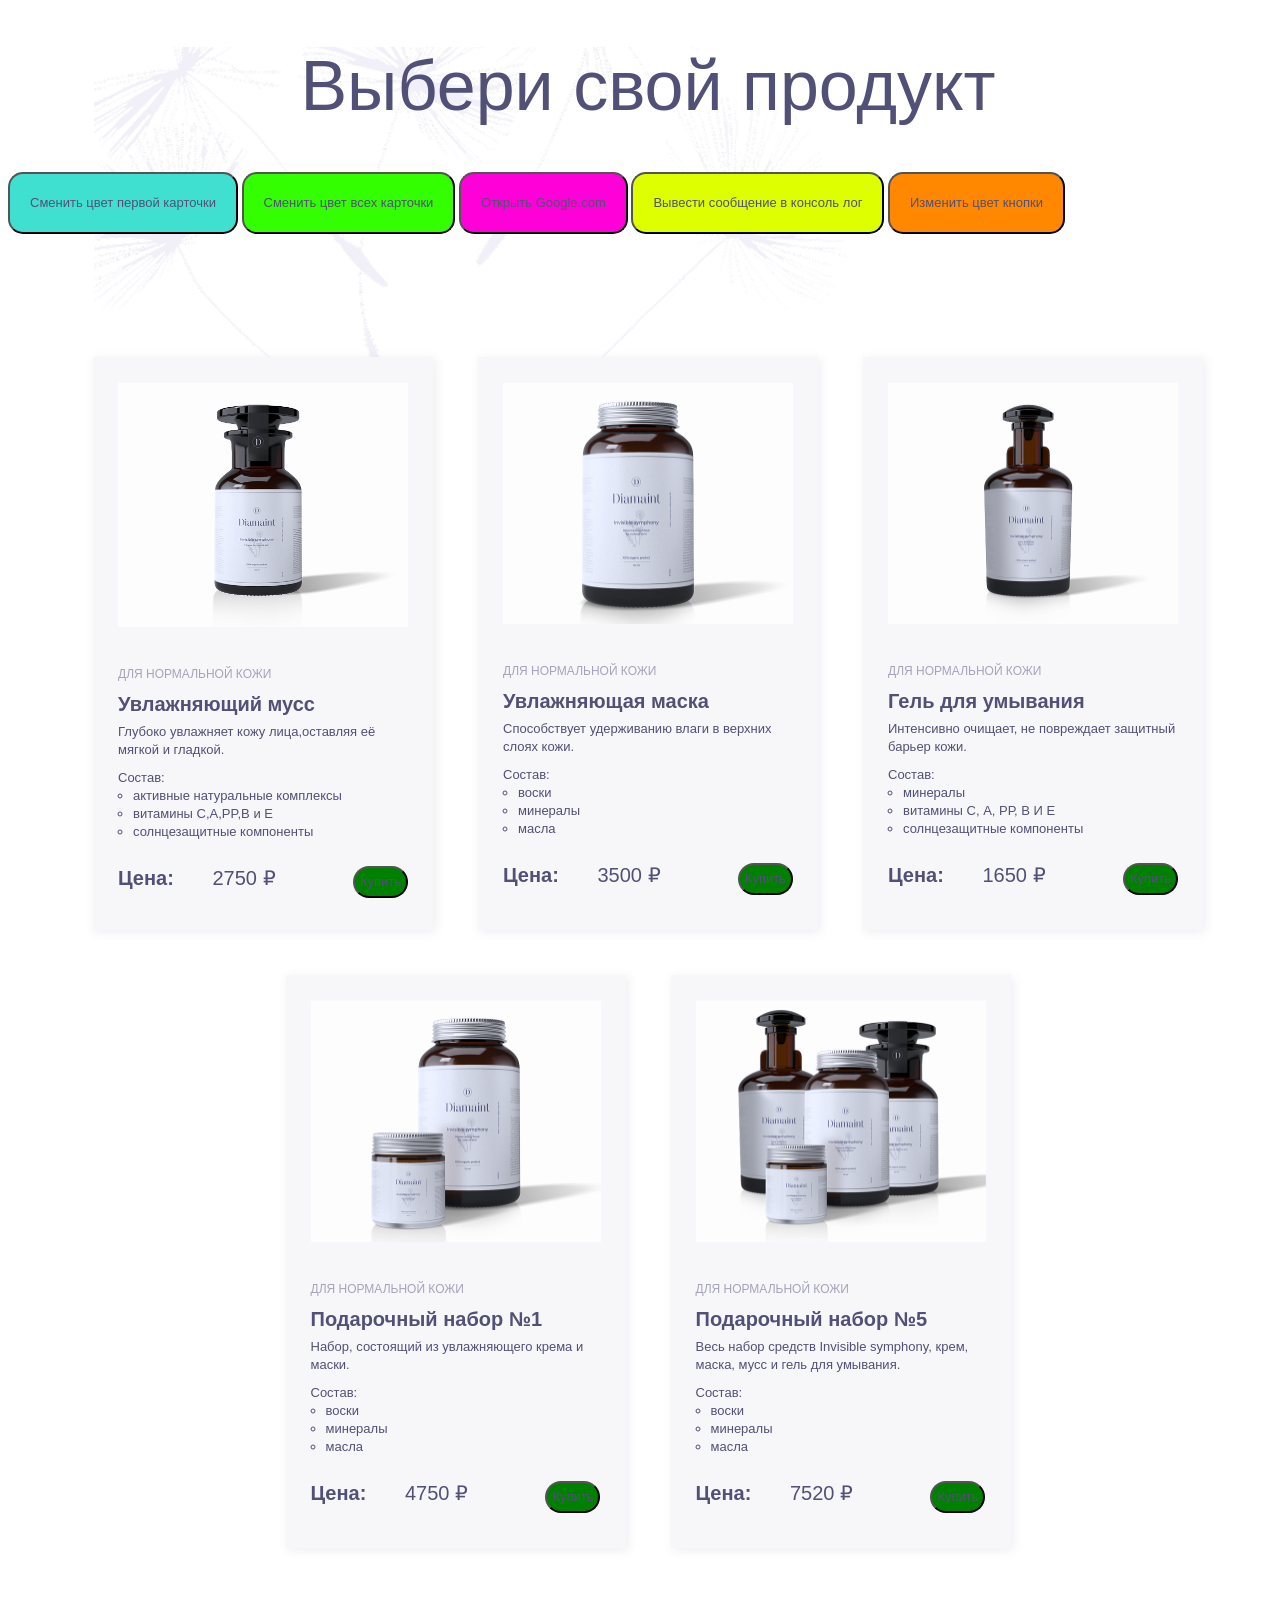
==== index.html @ 22f55032 "compeleted-tasks" ====
<!DOCTYPE html>
<html lang="en">
<head>
  <meta charset="UTF-8">
  <meta name="viewport" content="width=device-width, initial-scale=1.0">
  <title>Product Card</title>
  <link rel="stylesheet" href="style.css">
</head>
<body>
  <div class="container">
  <h1 class="title">Выбери свой продукт</h1>
  <button id="btn-change-color-first-card">Сменить цвет первой карточки</button>
  <button id="btn-change-color-all-card">Сменить цвет всех карточки</button>
  <button id="btn-open-google">Открыть Google.com</button>
  <button id="btn-output-console-log">Вывести сообщение в консоль лог</button>
  <button id="btn-change" class="bg-aqua">Изменить цвет кнопки</button>
  <ul class="all-card-container">
    <li class="card-mousse">
      <div class="card-container">
        <img class="img-mousse" src="images/moist-mousse.png" alt="Увлажняющий мусс">
        <span class="product-category">для нормальной кожи</span>
        <h3 class="product-name">Увлажняющий мусс</h3>
        <p class="product-description">Глубоко увлажняет кожу лица,оставляя её мягкой и гладкой.</p>
        <span>Состав:</span>
        <ul class="product-compound">
          <div>
          <li>активные натуральные комплексы</li>
          <li>витамины C,A,PP,B и E</li>
          <li>солнцезащитные компоненты</li>
          </div>
        </ul>
      <div class="product-price">
        <span class="price">Цена:</span>
        <span class="cost">2750 &#x20BD</span>
        <br> <button class="btn-pay">Купить</button>
      </div>
    </div>
    </li>

    <li>
      <div class="card-container">
        <img src="images/moisturizing-mask.png" alt="Увлажняющая маска" width="290" height="242">
        <span class="product-category">для нормальной кожи</span>
        <h3 class="product-name">Увлажняющая маска</h3>
        <p class="product-description">Способствует удерживанию влаги в верхних слоях кожи.</p>
        <span>Состав:</span>
        <ul class="product-compound">
          <div>
            <li>воски</li>
            <li>минералы</li>
            <li>масла</li>
          </div>
        </ul>
      <div class="product-price">
        <span class="price">Цена:</span>
        <span class="cost">3500 &#x20BD</span>
        <br> <button class="btn-pay">Купить</button>
      </div>
      </div>
    </li>

    <li>
      <div class="card-container">
        <img src="images/cleansing-gel.png" alt="Гель для умывания" width="290" height="242">
        <span class="product-category">для нормальной кожи</span>
        <h3 class="product-name">Гель для умывания</h3>
        <p class="product-description">Интенсивно очищает, не повреждает защитный барьер кожи.</p>
        <span>Состав:</span>
        <ul class="product-compound">
          <div>
            <li>минералы</li>
            <li>витамины С, А, РР, В И Е</li>
            <li>солнцезащитные компоненты</li>
          </div>
        </ul>
      <div class="product-price">
        <span class="price">Цена:</span>
        <span class="cost">1650 &#x20BD</span>
        <br> <button class="btn-pay">Купить</button>
      </div>
      </div>
    </li>

    <li>
      <div class="card-container">
        <img src="images/gift-set1.png" alt="Подарочный набор №1" width="290" height="242">
        <span class="product-category">для нормальной кожи</span>
        <h3 class="product-name">Подарочный набор №1</h3>
        <p class="product-description">Набор, состоящий из увлажняющего крема и маски.</p>
        <span>Состав:</span>
        <ul class="product-compound">
          <div>
            <li>воски</li>
            <li>минералы</li>
            <li>масла</li>
          </div>
        </ul>
      <div class="product-price">
        <span class="price">Цена:</span>
        <span class="cost">4750 &#x20BD</span>
        <br> <button class="btn-pay">Купить</button>
      </div>
      </div>
    </li>

    <li>
      <div class="card-container">
        <img src="images/gift-set5.png" alt="Подарочный набор №2" width="290" height="242">
        <span class="product-category">для нормальной кожи</span>
        <h3 class="product-name">Подарочный набор №5</h3>
        <p class="product-description">Весь набор средств Invisible symphony, крем, маска, мусс и гель для умывания.</p>
        <span>Состав:</span>
        <ul class="product-compound">
          <div>
            <li>воски</li>
            <li>минералы</li>
            <li>масла</li>
          </div>
        </ul>
      <div class="product-price">
        <span class="price">Цена:</span>
        <span class="cost">7520 &#x20BD</span>
        <br> <button class="btn-pay">Купить</button>
      </div>
      </div>
    </li>
  </ul>
  <script src="main.js"></script>
  <script src="homework-5.js"></script>
  <script src="homework-6.js"></script>
  <script  type="module" src="homework-7.js"></script>
</body>
</html>
---- style.css ----
* {
  box-sizing: border-box;
  font-size: 13px;
  line-height: 18px;
  font-family: Arial, sans-serif;
  color: #515076;
  font-weight: 400;
}

.all-card-container {
  list-style-type: none;
  display: flex;
  flex-wrap: wrap;
  padding: 110px 85px 116px 85px;
  justify-content: center;
  row-gap: 45px;
  column-gap: 45px;
}

.container {
  margin: 0 auto;
  background-repeat: no-repeat;
  background-position: 86px -174px;
  width: 1280px;
  background-image: url(images/background.png);
  background-size: 790px 697px;
}

.title {
  text-align: center;
  font-size: 70px;
  line-height: 78px;
  color: #515076;
}

.card-container {
  width: 340px;
  height: 573px;
  background-color: #F7F7FA;
  padding: 25px;
  box-shadow: 2px 2px 10px 0px #5150761A;
}

.img-mousse {
  width: 290px;
  height: 245px;
}

.product-category {
  display: block;
  margin-bottom: 5px;
  margin-top: 30px;
  color: #A5A3B9;
  font-size: 12px;
  line-height: 24px;
  text-transform: uppercase;
}

.product-name {
  margin-top: 0;
  margin-bottom: 5px;
  font-weight: 700;
  font-size: 20px;
  line-height: 27px;
}

.product-description {
  margin-top: 0;
  margin-bottom: 10px;
}

.product-compound {
  padding-left: 15px;
  margin-bottom: 0px;
}

.product-price {
  padding-top: 25px;
  padding-bottom: 25px;
  display: flex;
  justify-content: space-between;
}

.price {
  font-weight: 700;
  font-size: 20px;
  line-height: 24px;
}

.cost {
  font-size: 20px;
  line-height: 24px;
}

.bg-aqua {
  background-color: aquamarine;
}

.bg-red {
  background-color: red;
}

#btn-change-color-first-card {
  padding: 20px;
  background-color: turquoise;
  border-radius: 15px;
}

#btn-change-color-all-card {
  background-color: rgb(51, 255, 0);
  border-radius: 15px;
  padding: 20px;
}

#btn-open-google {
  background-color: rgb(255, 0, 217);
  border-radius: 15px;
  padding: 20px;
}

#btn-output-console-log {
  background-color: rgb(221, 255, 0);
  border-radius: 15px;
  padding: 20px;
}

#btn-change {
  background-color: rgb(255, 136, 0);
  border-radius: 15px;
  padding: 20px;
}

.btn-pay {
  border-radius: 65px;
  padding: 5px;
  background-color: #008000;
}
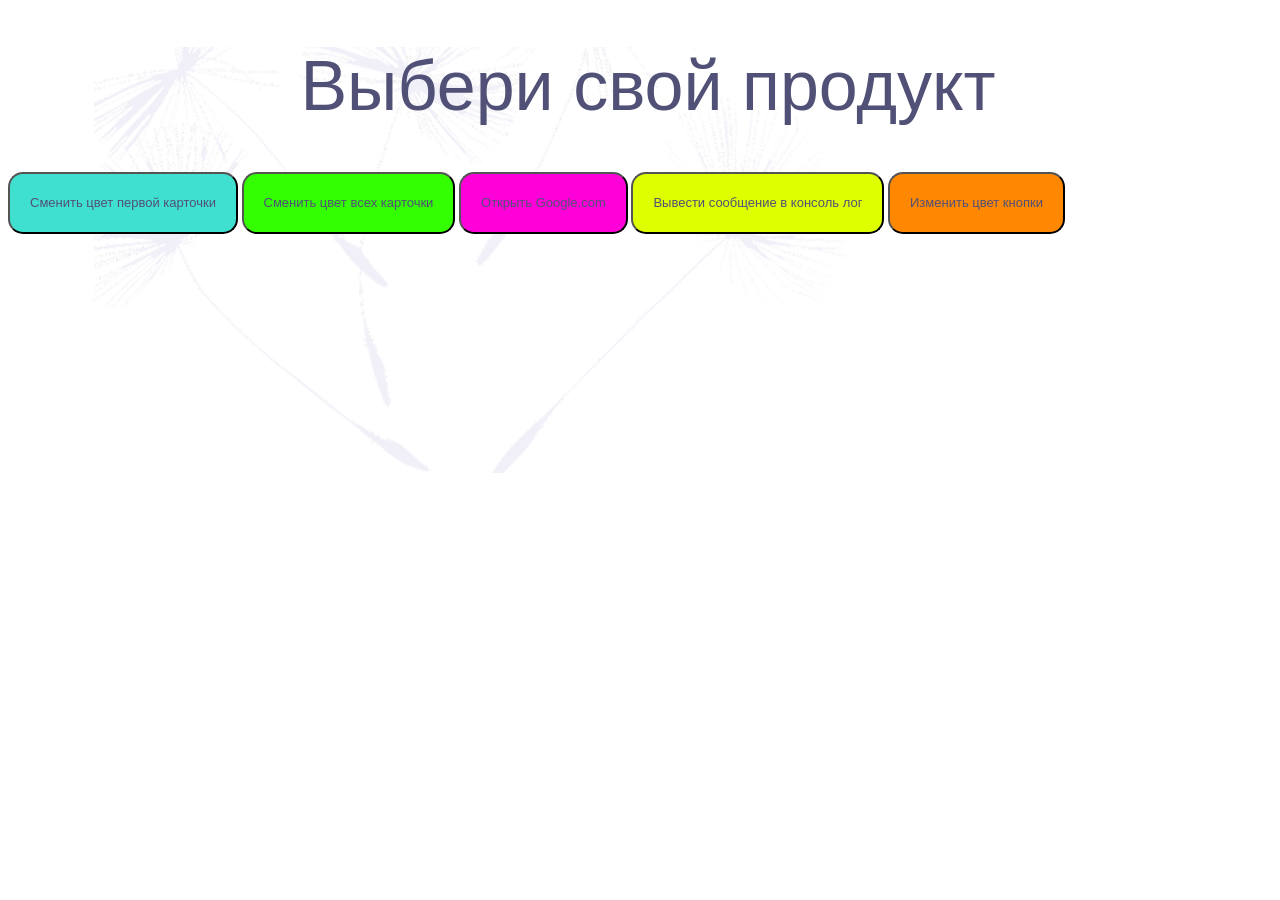
==== commit 32e0831e: "homework-8" ====
--- a/index.html
+++ b/index.html
@@ -14,120 +14,25 @@
   <button id="btn-open-google">Открыть Google.com</button>
   <button id="btn-output-console-log">Вывести сообщение в консоль лог</button>
   <button id="btn-change" class="bg-aqua">Изменить цвет кнопки</button>
-  <ul class="all-card-container">
-    <li class="card-mousse">
-      <div class="card-container">
-        <img class="img-mousse" src="images/moist-mousse.png" alt="Увлажняющий мусс">
-        <span class="product-category">для нормальной кожи</span>
-        <h3 class="product-name">Увлажняющий мусс</h3>
-        <p class="product-description">Глубоко увлажняет кожу лица,оставляя её мягкой и гладкой.</p>
-        <span>Состав:</span>
-        <ul class="product-compound">
-          <div>
-          <li>активные натуральные комплексы</li>
-          <li>витамины C,A,PP,B и E</li>
-          <li>солнцезащитные компоненты</li>
-          </div>
-        </ul>
+  <ul id="product-card-list" class="all-card-container">
+  <template id="product-card-template">
+    <li class="card-container">
+      <img class="card-image" width="290" height="245">
+      <span class="product-category"></span>
+      <h3 class="product-name"></h3>
+      <p class="product-description"></p>
+      <span>Состав:</span>
+      <ul class="product-compound"></ul>
       <div class="product-price">
         <span class="price">Цена:</span>
-        <span class="cost">2750 &#x20BD</span>
-        <br> <button class="btn-pay">Купить</button>
-      </div>
-    </div>
-    </li>
-
-    <li>
-      <div class="card-container">
-        <img src="images/moisturizing-mask.png" alt="Увлажняющая маска" width="290" height="242">
-        <span class="product-category">для нормальной кожи</span>
-        <h3 class="product-name">Увлажняющая маска</h3>
-        <p class="product-description">Способствует удерживанию влаги в верхних слоях кожи.</p>
-        <span>Состав:</span>
-        <ul class="product-compound">
-          <div>
-            <li>воски</li>
-            <li>минералы</li>
-            <li>масла</li>
-          </div>
-        </ul>
-      <div class="product-price">
-        <span class="price">Цена:</span>
-        <span class="cost">3500 &#x20BD</span>
-        <br> <button class="btn-pay">Купить</button>
-      </div>
+        <span class="cost">₽</span>
       </div>
     </li>
-
-    <li>
-      <div class="card-container">
-        <img src="images/cleansing-gel.png" alt="Гель для умывания" width="290" height="242">
-        <span class="product-category">для нормальной кожи</span>
-        <h3 class="product-name">Гель для умывания</h3>
-        <p class="product-description">Интенсивно очищает, не повреждает защитный барьер кожи.</p>
-        <span>Состав:</span>
-        <ul class="product-compound">
-          <div>
-            <li>минералы</li>
-            <li>витамины С, А, РР, В И Е</li>
-            <li>солнцезащитные компоненты</li>
-          </div>
-        </ul>
-      <div class="product-price">
-        <span class="price">Цена:</span>
-        <span class="cost">1650 &#x20BD</span>
-        <br> <button class="btn-pay">Купить</button>
-      </div>
-      </div>
-    </li>
-
-    <li>
-      <div class="card-container">
-        <img src="images/gift-set1.png" alt="Подарочный набор №1" width="290" height="242">
-        <span class="product-category">для нормальной кожи</span>
-        <h3 class="product-name">Подарочный набор №1</h3>
-        <p class="product-description">Набор, состоящий из увлажняющего крема и маски.</p>
-        <span>Состав:</span>
-        <ul class="product-compound">
-          <div>
-            <li>воски</li>
-            <li>минералы</li>
-            <li>масла</li>
-          </div>
-        </ul>
-      <div class="product-price">
-        <span class="price">Цена:</span>
-        <span class="cost">4750 &#x20BD</span>
-        <br> <button class="btn-pay">Купить</button>
-      </div>
-      </div>
-    </li>
-
-    <li>
-      <div class="card-container">
-        <img src="images/gift-set5.png" alt="Подарочный набор №2" width="290" height="242">
-        <span class="product-category">для нормальной кожи</span>
-        <h3 class="product-name">Подарочный набор №5</h3>
-        <p class="product-description">Весь набор средств Invisible symphony, крем, маска, мусс и гель для умывания.</p>
-        <span>Состав:</span>
-        <ul class="product-compound">
-          <div>
-            <li>воски</li>
-            <li>минералы</li>
-            <li>масла</li>
-          </div>
-        </ul>
-      <div class="product-price">
-        <span class="price">Цена:</span>
-        <span class="cost">7520 &#x20BD</span>
-        <br> <button class="btn-pay">Купить</button>
-      </div>
-      </div>
-    </li>
-  </ul>
+  </template>
   <script src="main.js"></script>
   <script src="homework-5.js"></script>
   <script src="homework-6.js"></script>
   <script  type="module" src="homework-7.js"></script>
+  <script  type="module" src="homework-8.js"></script>
 </body>
 </html>
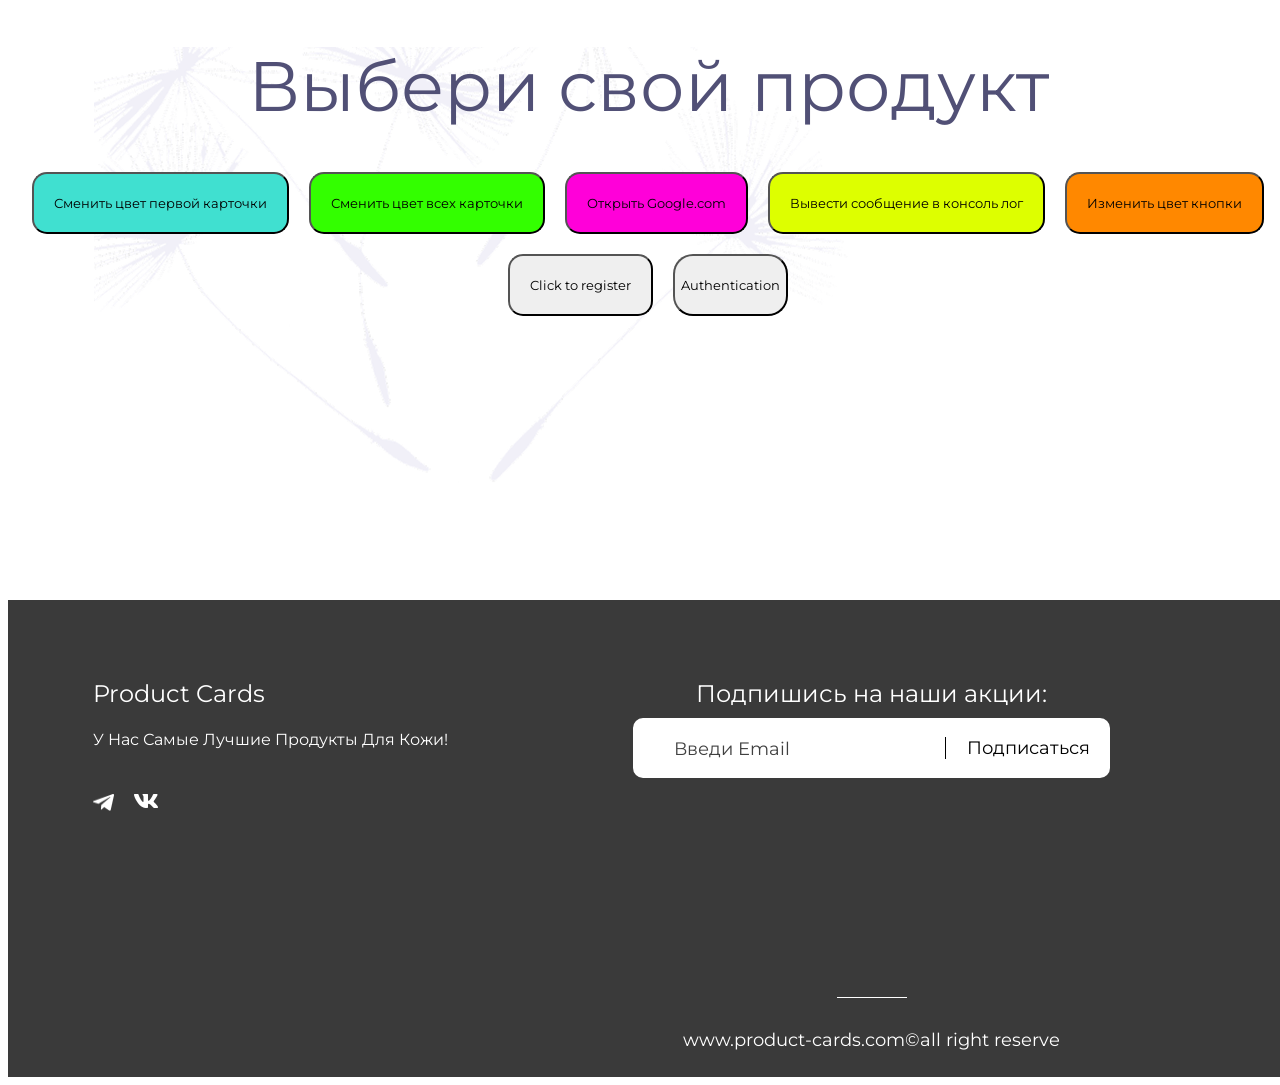
==== commit fe948ce4: "homework-9" ====
--- a/index.html
+++ b/index.html
@@ -5,34 +5,117 @@
   <meta name="viewport" content="width=device-width, initial-scale=1.0">
   <title>Product Card</title>
   <link rel="stylesheet" href="style.css">
+  <link rel="preconnect" href="https://fonts.googleapis.com">
+  <link rel="preconnect" href="https://fonts.gstatic.com" crossorigin>
+  <link href="https://fonts.googleapis.com/css2?family=Montserrat:ital,wght@0,100..900;1,100..900&display=swap" rel="stylesheet">
 </head>
 <body>
   <div class="container">
-  <h1 class="title">Выбери свой продукт</h1>
-  <button id="btn-change-color-first-card">Сменить цвет первой карточки</button>
-  <button id="btn-change-color-all-card">Сменить цвет всех карточки</button>
-  <button id="btn-open-google">Открыть Google.com</button>
-  <button id="btn-output-console-log">Вывести сообщение в консоль лог</button>
-  <button id="btn-change" class="bg-aqua">Изменить цвет кнопки</button>
-  <ul id="product-card-list" class="all-card-container">
-  <template id="product-card-template">
-    <li class="card-container">
-      <img class="card-image" width="290" height="245">
-      <span class="product-category"></span>
-      <h3 class="product-name"></h3>
-      <p class="product-description"></p>
-      <span>Состав:</span>
-      <ul class="product-compound"></ul>
-      <div class="product-price">
-        <span class="price">Цена:</span>
-        <span class="cost">₽</span>
+    <h1 class="title">Выбери свой продукт</h1>
+    <div class="btn-container">
+      <button id="btn-change-color-first-card">Сменить цвет первой карточки</button>
+      <button id="btn-change-color-all-card">Сменить цвет всех карточки</button>
+      <button id="btn-open-google">Открыть Google.com</button>
+      <button id="btn-output-console-log">Вывести сообщение в консоль лог</button>
+      <button id="btn-change" class="bg-aqua">Изменить цвет кнопки</button>
+      <button class="openRegForm" onclick='openFormReg()'>Click to register</button>
+      <button class="authentication">Authentication</button>
+    </div>
+    <div id="loginModal" class="modal">
+      <div class="modal__overlay"></div>
+      <div class="modal__content">
+        <button id="closeModalBtn"></button>
+        <h2>Login</h2>
+        <form id="loginForm">
+          <input name="login" placeholder="Login" required>
+          <input type="password" name="password" placeholder="Password" required>
+          <button type="submit">Login</button>
+        </form>
       </div>
-    </li>
-  </template>
+    </div>
+    <div id="regFormContainer">
+      <form id="regForm" name="regForm">
+        <label for="userFirstName">First Name:</label>
+        <input name="firstName" id="userFirstName" type="text" placeholder="Instance: Damir" required autocomplete="on">
+        
+        <label for="userLastName">Last Name:</label>
+        <input name="lastName" id="userLastName" type="text" placeholder="Instance: Mukhtabaliev" required autocomplete="on">
+
+        <label for="birthdate">Birthdate:</label>
+        <input name="birthdate" id="birthdate" type="date" placeholder="Instance: 20.04.2007" required autocomplete="on">
+
+        <label for="userTel">PhoneNumber:</label>
+        <input name="telNumber" id="userTel" type="tel" placeholder="Instance: +7 999 999 99-99" required autocomplete="on">
+        
+        <label for="userLogin">Login:</label>
+        <input name="login" id="userLogin" type="text" placeholder="Instance: ch14sa" required autocomplete="on">
+        
+        <label for="userPassword">Password:</label>
+        <input minlength="8" maxlength="30" name="password" id="userPassword" type="password" placeholder="Enter your password..." required autocomplete="on">
+        
+        <label for="userPasswordRepeat">Confirm password:</label>
+        <input name="confirmPassword" id="userPasswordRepeat" type="password" placeholder="Password again..." required autocomplete="on">
+
+        <label for="userGender">Gender:</label>
+        <select name="userGender" id="userGender" required>
+          <option value="male">male</option>
+          <option value="female">female</option>
+          <option value="indefinite">indefinite</option>
+        </select>
+
+        <button form="regForm" name="regUser-btn" class="regForm-btn" type="submit">Register</button>
+      </form>
+    </div>
+    <ul id="product-card-list" class="all-card-container">
+      <template id="product-card-template">
+        <li class="card-container">
+          <img class="card-image" width="290" height="245">
+          <span class="product-category"></span>
+          <h3 class="product-name"></h3>
+          <p class="product-description"></p>
+          <span>Состав:</span>
+          <ul class="product-compound"></ul>
+          <div class="product-price">
+            <span class="price">Цена:</span>
+            <span class="cost">₽</span>
+          </div>
+        </li>
+      </template>
+    </ul>
+  </div>
+  <footer class="basement">
+        <div class="footer-offers-container">
+          <h2 class="footer-title">Product Cards</h2>
+          <span class="footer-offers-text">У Нас Самые Лучшие Продукты Для Кожи!</span>
+          <div class="footer-icon-containe">
+            <img class="footer-icon-tg" src="images/footer-tg-icon.png" alt="telegram">
+            <img class="footer-icon-vk" src="images/footer-vk-icon.png" alt="vk">
+          </div>
+        </div>
+        <div class="footer-email-container">
+          <span class="footer-email-subscribe-text">Подпишись на наши акции:</span>
+          <form class="footer-email-form-container">
+            <input class="footer-email-input" name="email" placeholder="Введи Email" type="email" required>
+             <div class="footer-email-input-line"></div>
+            <button class="footer-email-btn-subscribe" type="submit">Подписаться</button>
+          </form>
+          <div class="footer-email-bottom-line"></div>
+          <span class="footer-email-address-text">www.product-cards.com&copy;all right reserve</span>
+        </div>
+        <nav class="footer-nav-container">
+          <div class="footer-nav-link-container">
+            <span class="footer-nav-title">Быстрые ссылки</span>
+            <a class="footer-nav-link" href="#">Главная</a>
+            <a class="footer-nav-link" href="#">Магазин</a>
+            <a class="footer-nav-link" href="#">Контакты</a>
+          </div>
+        </nav>
+      </footer>
   <script src="main.js"></script>
   <script src="homework-5.js"></script>
   <script src="homework-6.js"></script>
   <script  type="module" src="homework-7.js"></script>
   <script  type="module" src="homework-8.js"></script>
+  <script src="homework-9.js"></script>
 </body>
 </html>
--- a/style.css
+++ b/style.css
@@ -1,13 +1,14 @@
+
 * {
   box-sizing: border-box;
   font-size: 13px;
   line-height: 18px;
-  font-family: Arial, sans-serif;
+  font-family: 'Montserrat';
+  font-weight: 400;
+}
+
+.all-card-container {
   color: #515076;
-  font-weight: 400;
-}
-
-.all-card-container {
   list-style-type: none;
   display: flex;
   flex-wrap: wrap;
@@ -100,6 +101,13 @@
   background-color: red;
 }
 
+.btn-container {
+  display: flex;
+  flex-wrap: wrap;
+  justify-content: center;
+  gap: 20px;
+}
+
 #btn-change-color-first-card {
   padding: 20px;
   background-color: turquoise;
@@ -130,8 +138,502 @@
   padding: 20px;
 }
 
+.openRegForm {
+  transition-duration: 0.4s;
+  padding: 20px;
+  border-radius: 15px;
+}
+
+.openRegForm:hover {
+  background-color: #4CAF50;
+  color: white;
+}
+
+.authentication {
+  transition-duration: 0.5s;
+  border-radius: 20px;
+}
+
+.authentication:hover {
+  background-color: #ff0000;
+  color: white;
+}
+
 .btn-pay {
   border-radius: 65px;
   padding: 5px;
   background-color: #008000;
 }
+
+.basement {
+  width: 1728;
+  height: 477;
+  counter-reset: #3A3A3A;
+  font-family: 'Montserrat';
+}
+
+.basement {
+  display: flex;
+  justify-content: space-between;
+  width: 1728px;
+  height: 477px;
+  background: #3A3A3A;
+  margin-top: 45px;
+  padding: 85px 85px 28px 85px;
+  position: relative;
+}
+
+.footer-offers-container {
+  display: flex;
+  width: 100%;
+  flex-direction: column;
+}
+
+.footer-title {
+  font-size: 24px;
+  color: #FFFFFF;
+  margin: 0
+}
+
+.footer-offers-text {
+  font-size: 18px;
+  color: #FFFFFF;
+  font-weight: 400;
+  margin: 28px 0 45px 0;
+}
+
+.footer-icon-containe {
+  display: flex;
+  flex-wrap: wrap;
+  gap: 20px;
+}
+
+.footer-icon-tg {
+  display: flex;
+  width: 21px;
+  height: 17px;
+  
+}
+
+.footer-icon-vk {
+  display: flex;
+  justify-content: left;
+  width: 24px;
+  height: 14px;
+}
+
+.footer-email-container {
+  display: flex;
+  flex-direction: column;
+  align-items: center;
+  width: 100%;
+}
+
+.footer-email-subscribe-text {
+  font-size: 24px;
+  color: #FFFFFF
+}
+
+.footer-email-form-container {
+  display: flex;
+  border: 5px solid #FFFFFF;
+  border-radius: 10px;
+  background: #FFFFFF;
+  width: 477px;
+  margin-top: 15px;
+  margin-bottom: auto;
+}
+
+.footer-email-input {
+  display: flex;
+  border-width: 0;
+  align-items: center;
+  height: 61px;
+  width: 100%;
+  padding-left: 36px;
+  font-size: 20px;
+  color: #000000;
+}
+
+.footer-email-input {
+  font-size: 17px;
+  color: #000000BF
+}
+.footer-email-input-line {
+  width: 2px;
+  height: 22px;
+  margin: auto;
+  background: #000000;
+}
+
+.footer-email-btn-subscribe {
+  display: flex;
+  border-width: 0;
+  align-items: center;
+  width: 160px;
+  font-size: 18px;
+  background: #FFFFFF;
+  color: #000000;
+  padding: 0 15px 0 21px
+}
+
+.footer-email-bottom-line {
+  width: 70px;
+  height: 1px;
+  margin-left: auto;
+  margin-right: auto;
+  background: #FFFFFF;
+}
+
+.footer-email-address-text {
+  display: flex;
+  font-size: 18px;
+  color: #FFFFFF;
+  margin-top: 33px;
+}
+
+.footer-nav-container {
+  display: flex;
+  flex-direction: column;
+  align-items: end;
+  width: 100%;
+}
+
+.footer-nav-link-container {
+  display: flex;
+  flex-direction: column;
+  color: #FFFFFF;
+}
+
+.footer-nav-title {
+  font-size: 18px;
+  color: #FFFFFF;
+}
+
+.footer-nav-link {
+  text-decoration: none;
+  font-size: 16px;
+  color: #FFFFFF;
+  margin-top: 23px;
+}
+
+.product-footer-content {
+  display: flex;
+  justify-content: space-between;
+  width: 100%;
+  height: 477px;
+  background: #3A3A3A;
+  margin-top: 45px;
+  padding: 85px 85px 28px 85px;
+  position: relative;
+}
+
+.footer-offers-container {
+  display: flex;
+  flex-direction: column;
+  width: 100%;
+}
+
+.footer-title {
+  font-size: 24px;
+  color: #FFFFFF;
+}
+
+.footer-offers-text {
+  font-size: 16px;
+  color: #FFFFFF;
+  font-weight: 400;
+  margin: 28px 0 45px 0;
+}
+
+.footer-social-icon-container {
+  display: flex;
+  justify-content: space-between;
+  width: 75px;
+}
+
+.footer-email-container {
+  display: flex;
+  flex-direction: column;
+  align-items: center;
+  width: 100%;
+}
+
+.footer-email-subscribe-text {
+  font-size: 24px;
+  color: #FFFFFF
+}
+
+.footer-email-form-container {
+  display: flex;
+  border: 5px solid #FFFFFF;
+  border-radius: 10px;
+  background: #FFFFFF;
+  width: 477px;
+  margin-top: 15px;
+  margin-bottom: auto;
+}
+
+.footer-email-input {
+  height: 50px;
+  width: 100%;
+  padding-left: 36px;
+  font-size: 20px;
+  color: #000000;
+}
+
+.footer-email-input::placeholder {
+  font-size: 18px;
+  color: #000000BF
+}
+
+.footer-email-input-line {
+  width: 2px;
+  height: 22px;
+  margin: auto;
+  background: #000000;
+}
+
+.footer-email-btn-subscribe {
+  width: 160px;
+  font-size: 18px;
+  background: #FFFFFF;
+  color: #000000;
+  padding: 0 15px 0 21px
+}
+
+.footer-email-bottom-line {
+  width: 70px;
+  height: 1px;
+  margin-left: auto;
+  margin-right: auto;
+  background: #FFFFFF;
+}
+
+.footer-email-address-text {
+  display: flex;
+  font-size: 18px;
+  color: #FFFFFF;
+  margin-top: 33px;
+}
+
+.footer-nav-container {
+  display: flex;
+  flex-direction: column;
+  align-items: end;
+  width: 100%;
+}
+
+.footer-nav-link-container {
+  display: flex;
+  flex-direction: column;
+  color: #FFFFFF;
+}
+
+.footer-nav-title {
+  font-size: 18px;
+  color: #FFFFFF;
+}
+
+.footer-nav-link {
+  text-decoration: none;
+  font-size: 16px;
+  color: #FFFFFF;
+  margin-top: 23px;
+}
+
+#regFormContainer {
+  margin-left: 290px;
+  margin-right: 290px;
+  display: none;
+  animation-duration: 1.5s;
+  animation-fill-mode: both;
+  animation-name: fadeIn;
+}
+
+#regFormContainer.open {
+  display: block;
+}
+
+@keyframes fadeIn {
+  from {
+    opacity: 0;
+  }
+  to {
+    opacity: 1;
+  }
+}
+
+#regForm {
+  gap: 2px;
+  height: 600px;
+  border-radius: 100px;
+  margin-top: 20px;
+  display: flex;
+  flex-direction: column;
+  align-items: center;
+  background-image: url(images/bgRegForm.jpg);
+  background-size: 720px 1270px;
+}
+
+#regForm label {
+  font-size: 12px;
+  color: white;
+}
+
+#regForm input {
+  border-radius: 20px;
+  width: 200px;
+  height: 50px;
+  font-size: 10px;
+  color: #000000;
+}
+
+#regForm input::placeholder {
+  padding-left: 5px;
+  font-size: 12px;
+  color: #000000BF
+}
+
+#regForm select {
+  border-radius: 20px;
+  width: 200px;
+  height: 50px;
+  font-size: 10px;  
+  color: #000000;
+}
+
+.regForm-btn {
+  transition-duration: 0.4s;
+  padding: 15px;
+  border-radius: 15px;
+  cursor: pointer;
+}
+
+.regForm-btn:hover {
+background-color: #a166ff;
+  color: white;
+}
+
+.modal {
+  position: fixed;
+  top: 0;
+  left: 0;
+  width: 100%;
+  height: 100%;
+  background-color: rgba(0, 0, 0, 0.5);
+  display: flex;
+  align-items: center;
+  justify-content: center;
+  z-index: 1000;
+  opacity: 0;
+  visibility: hidden;
+  transition: opacity 0.3s ease, visibility 0.3s ease;
+}
+
+.modal-showed {
+  opacity: 1;
+  visibility: visible;
+}
+
+.modal__overlay {
+  position: absolute;
+  top: 0;
+  left: 0;
+  width: 100%;
+  height: 100%;
+  cursor: pointer;
+}
+
+.modal__content {
+  background-color: white;
+  padding: 30px;
+  border-radius: 10px;
+  box-shadow: 0 5px 15px rgba(0, 0, 0, 0.3);
+  width: 90%;
+  max-width: 400px;
+  position: relative;
+  z-index: 1001;
+  transform: translateY(-20px);
+  transition: transform 0.3s ease;
+}
+
+.modal-showed .modal__content {
+  transform: translateY(0);
+}
+
+#closeModalBtn {
+  position: absolute;
+  top: 10px;
+  right: 10px;
+  background: none;
+  border: none;
+  font-size: 24px;
+  cursor: pointer;
+  color: #666;
+  width: 30px;
+  height: 30px;
+  display: flex;
+  align-items: center;
+  justify-content: center;
+  border-radius: 50%;
+  transition: background-color 0.2s;
+}
+
+#closeModalBtn:hover {
+  background-color: #f0f0f0;
+  color: #333;
+}
+
+#closeModalBtn.active {
+  color: #ff4444;
+}
+
+.modal__content h2 {
+  margin-top: 0;
+  margin-bottom: 20px;
+  color: #333;
+  text-align: center;
+  font-size: 24px;
+}
+
+#loginForm {
+  display: flex;
+  flex-direction: column;
+  gap: 15px;
+}
+
+#loginForm input {
+  padding: 12px 15px;
+  border: 1px solid #ddd;
+  border-radius: 6px;
+  font-size: 16px;
+  transition: border-color 0.3s;
+  width: 100%;
+  box-sizing: border-box;
+}
+
+#loginForm input:focus {
+  outline: none;
+  border-color: #4CAF50;
+}
+
+#loginForm input::placeholder {
+  color: #999;
+}
+
+#loginForm button[type="submit"] {
+  background-color: #4CAF50;
+  color: white;
+  border: none;
+  padding: 12px 20px;
+  border-radius: 6px;
+  font-size: 16px;
+  cursor: pointer;
+  transition: background-color 0.3s;
+  margin-top: 10px;
+}
+
+#loginForm button[type="submit"]:hover {
+  background-color: #45a049;
+}
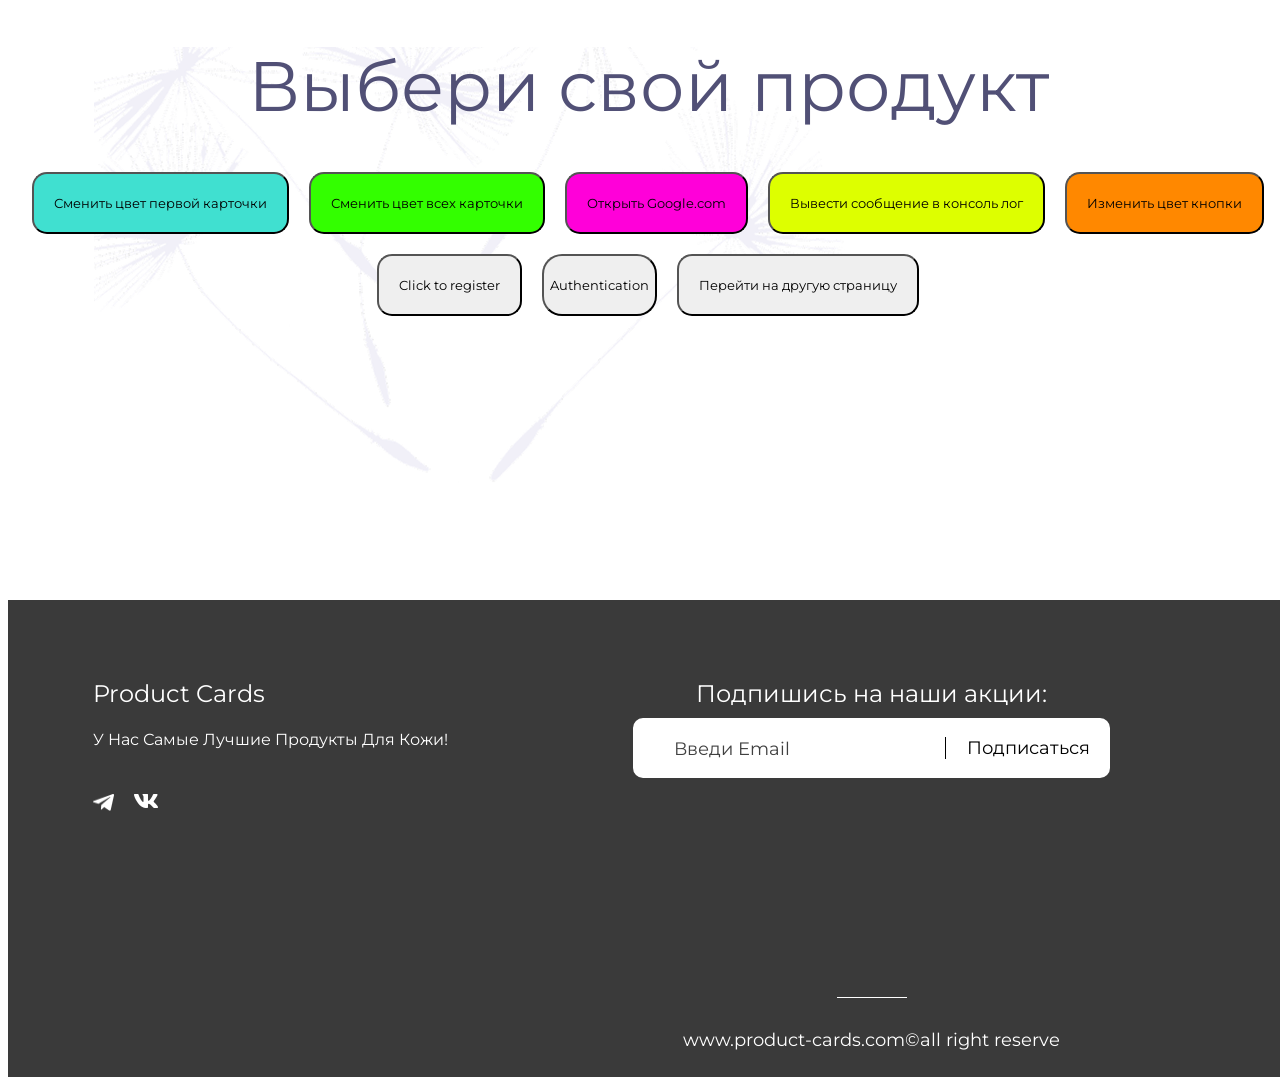
==== commit d29478d7: "added-logic-functionality" ====
--- a/index.html
+++ b/index.html
@@ -20,6 +20,7 @@
       <button id="btn-change" class="bg-aqua">Изменить цвет кнопки</button>
       <button class="openRegForm" onclick='openFormReg()'>Click to register</button>
       <button class="authentication">Authentication</button>
+      <button id="btn-open-page" class="openRegForm" onclick="window.location.href='async/async.html' ">Перейти на другую страницу</button>
     </div>
     <div id="loginModal" class="modal">
       <div class="modal__overlay"></div>
@@ -77,7 +78,7 @@
           <ul class="product-compound"></ul>
           <div class="product-price">
             <span class="price">Цена:</span>
-            <span class="cost">₽</span>
+            <span class="cost">&#8381;</span>
           </div>
         </li>
       </template>
@@ -88,8 +89,8 @@
           <h2 class="footer-title">Product Cards</h2>
           <span class="footer-offers-text">У Нас Самые Лучшие Продукты Для Кожи!</span>
           <div class="footer-icon-containe">
-            <img class="footer-icon-tg" src="images/footer-tg-icon.png" alt="telegram">
-            <img class="footer-icon-vk" src="images/footer-vk-icon.png" alt="vk">
+            <img class="footer-icon-tg" src="images/tg-icon.png" alt="telegram">
+            <img class="footer-icon-vk" src="images/vk-icon.png" alt="vk">
           </div>
         </div>
         <div class="footer-email-container">
@@ -111,11 +112,6 @@
           </div>
         </nav>
       </footer>
-  <script src="main.js"></script>
-  <script src="homework-5.js"></script>
-  <script src="homework-6.js"></script>
-  <script  type="module" src="homework-7.js"></script>
-  <script  type="module" src="homework-8.js"></script>
-  <script src="homework-9.js"></script>
+  <script type="module" src="main.js"></script>
 </body>
 </html>
--- a/style.css
+++ b/style.css
@@ -472,7 +472,7 @@
   display: flex;
   flex-direction: column;
   align-items: center;
-  background-image: url(images/bgRegForm.jpg);
+  background-image: url(images/bg-reg-form.png);
   background-size: 720px 1270px;
 }
 
